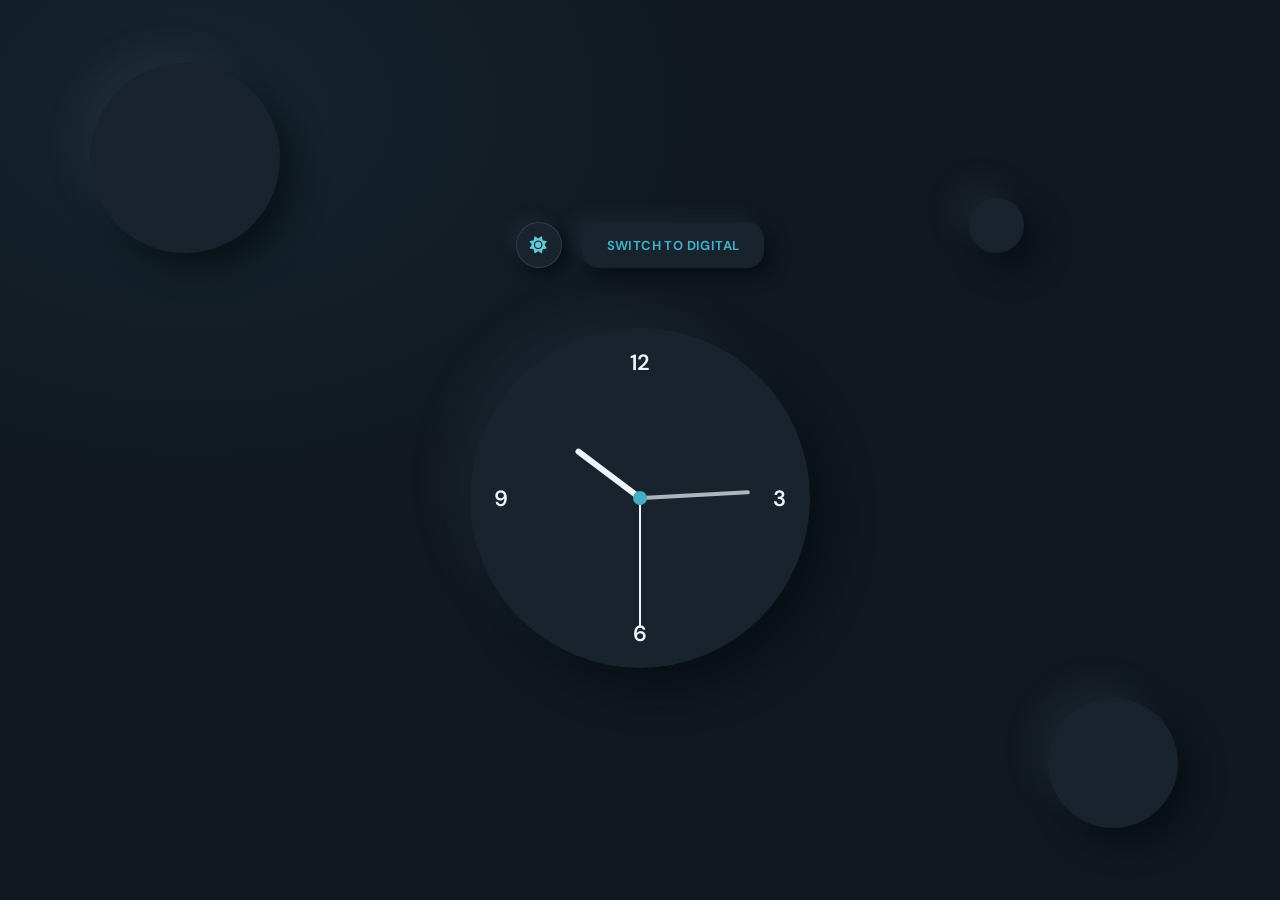
==== Desk_Clock/index.html @ e85adcd8 "Initial commit" ====
<!DOCTYPE html>
<html lang="en">
<head>
    <title>Desk Clock</title>
    <link rel="stylesheet" href="https://cdnjs.cloudflare.com/ajax/libs/font-awesome/6.5.2/css/all.min.css">
    <link href="https://fonts.googleapis.com/css2?family=DM+Sans:wght@400;500;600;700&display=swap" rel="stylesheet">
    <link rel="stylesheet" href="style.css">
</head>
<body data-theme="dark">
    <div class="bg-circle bg1"></div>
    <div class="bg-circle bg2"></div>
    <div class="bg-circle bg3"></div>

    <div class="controls">
        <button type="button" class="theme-toggle" id="themeToggle" aria-label="Switch mode">
            <i class="fa-solid fa-sun" aria-hidden="true"></i>
        </button>
        <button id="mode-btn" class="main-btn">SWITCH TO DIGITAL</button>
    </div>

    <div class="clock-wrapper">
        <div class="clock analog active" id="analog-clock">
            <div class="numbers">
                <span class="twelve">12</span>
                <span class="three">3</span>
                <span class="six">6</span>
                <span class="nine">9</span>
            </div>
            <div class="arrows">
                <div class="hour"></div>
                <div class="minute"></div>
                <div class="second"></div>
            </div>
        </div>

        <div class="clock digital" id="digital-clock">
            <div class="desk-legs">
                <div class="leg"></div>
                <div class="leg"></div>
                <div class="base-plate"></div>
            </div>

            <div class="clock-screen">
                <div class="note-wrapper" id="hour-wrapper">
                    <div class="sticky-note" id="hour-note">
                        <span class="note-text" id="hour-val">--</span>
                    </div>
                </div>
                <div class="colon">:</div>
                <div class="note-wrapper" id="minute-wrapper">
                    <div class="sticky-note" id="minute-note">
                        <span class="note-text" id="minute-val">--</span>
                    </div>
                </div>
            </div>
        </div>
    </div>

    <script src="script.js"></script>
</body>
</html>
---- Desk_Clock/style.css ----
:root {
    color-scheme: dark;
    --page: #111820;
    --surface: #19232e;
    --surface-shadow: rgba(4, 9, 15, .62);
    --surface-highlight: rgba(67, 86, 105, .19);
    --text: #edf4fa;
    --accent: #63c7d8;
    --accent-strong: #43aec3;
    --note-s: 30%;
    --note-l: 50%;
    --note-text: #111820;
}

body[data-theme="light"] {
    color-scheme: light;
    --page: #e7ebf0;
    --surface: #e7ebf0;
    --surface-shadow: rgba(163, 177, 198, .65);
    --surface-highlight: rgba(255, 255, 255, .95);
    --text: #303943;
    --accent: #087cff;
    --accent-strong: #006cff;

    --note-s: 85%;
    --note-l: 85%;
    --note-text: #303943;
}

body[data-theme="dark"] {
    --note-s: 25%;
    --note-l: 60%;
    --note-text: #111820;
}

* {
    margin: 0;
    padding: 0;
    box-sizing: border-box;
    font-family: "DM Sans", sans-serif;
}

body {
    min-height: 100vh;
    display: flex;
    flex-direction: column;
    justify-content: center;
    align-items: center;
    background: radial-gradient(ellipse at 15% 12%, rgba(51, 131, 150, .13), transparent 34%), var(--page);
    color: var(--text);
    overflow: hidden;
    transition: background .35s ease, color .35s ease;
}

.bg-circle {
    position: fixed;
    border-radius: 50%;
    background: var(--surface);
    box-shadow: 15px 15px 30px var(--surface-shadow), -15px -15px 30px var(--surface-highlight);
    z-index: -5;
    animation: floating 6s ease-in-out infinite;
}

.bg1 { width: 190px; height: 190px; top: 7%; left: 7%; }
.bg2 { width: 130px; height: 130px; right: 8%; bottom: 8%; animation-delay: 1.5s; }
.bg3 { width: 55px; height: 55px; right: 20%; top: 22%; animation-delay: 3s; }

@keyframes floating {
    0%, 100% { transform: translateY(0); }
    50% { transform: translateY(-18px); }
}

.controls {
    display: flex;
    gap: 20px;
    margin-bottom: 50px;
    align-items: center;
    z-index: 10;
}

.theme-toggle {
    width: 46px;
    height: 46px;
    border: 1px solid rgba(148, 163, 178, .2);
    border-radius: 50%;
    background: var(--surface);
    color: var(--accent);
    box-shadow: 6px 6px 14px var(--surface-shadow), -6px -6px 14px var(--surface-highlight);
    cursor: pointer;
    font-size: 17px;
    transition: transform .25s ease, background .35s ease, color .35s ease;
}

.theme-toggle:hover { transform: translateY(-2px) rotate(12deg); }

.main-btn {
    padding: 0 25px;
    height: 46px;
    border: none;
    border-radius: 17px;
    background: var(--surface);
    color: var(--accent-strong);
    font-size: 13px;
    font-weight: 700;
    letter-spacing: .4px;
    cursor: pointer;
    box-shadow: 8px 8px 16px var(--surface-shadow), -8px -8px 16px var(--surface-highlight);
    transition: .3s ease;
}

.main-btn:hover { transform: translateY(-3px); }
.main-btn:active { transform: scale(.97); }

.clock-wrapper {
    position: relative;
    width: 360px;
    height: 360px;
}

.clock {
    position: absolute;
    top: 50%;
    left: 50%;
    transform: translate(-50%, -50%) scale(0.9);
    background: var(--surface);
    box-shadow: 20px 20px 40px var(--surface-shadow), -20px -20px 40px var(--surface-highlight);
    display: flex;
    justify-content: center;
    align-items: center;
    transition: opacity 0.5s ease, transform 0.6s cubic-bezier(0.4, 0, 0.2, 1);
    opacity: 0;
    pointer-events: none;
}

.clock.active {
    opacity: 1;
    transform: translate(-50%, -50%) scale(1);
    pointer-events: auto;
}

.clock.analog {
    width: 340px;
    height: 340px;
    border-radius: 50%;
}

.numbers span {
    position: absolute;
    color: var(--text);
    font-size: 22px;
    font-weight: 600;
}

.twelve { top: 20px; left: 50%; transform: translateX(-50%); }
.three { right: 24px; top: 50%; transform: translateY(-50%); }
.six { bottom: 20px; left: 50%; transform: translateX(-50%); }
.nine { left: 24px; top: 50%; transform: translateY(-50%); }

.arrows {
    width: 100%;
    height: 100%;
    position: relative;
    display: flex;
    justify-content: center;
    align-items: center;
}

.arrows::before {
    content: "";
    width: 14px;
    height: 14px;
    background: var(--accent-strong);
    border-radius: 50%;
    z-index: 10;
}

.arrows div {
    position: absolute;
    bottom: 50%;
    transform-origin: bottom;
    border-radius: 10px;
    background: var(--text);
}

.hour { height: 80px; width: 6px; }
.minute { height: 110px; width: 4px; opacity: 0.7; }
.second { height: 130px; width: 2px; background: var(--accent); }

.clock.digital {
    width: 350px;
    height: 200px;
    border-radius: 20px;
    flex-direction: column;
}

.desk-legs {
    position: absolute;
    bottom: -15px;
    width: 240px;
    height: 20px;
    display: flex;
    justify-content: space-between;
    z-index: -1;
}

.leg {
    width: 25px;
    height: 100%;
    background: var(--surface);
    border-radius: 0 0 10px 10px;
    box-shadow: 10px 10px 20px var(--surface-shadow), -10px -5px 20px var(--surface-highlight);
}

.base-plate {
    position: absolute;
    bottom: -8px;
    width: 100%;
    height: 8px;
    background: var(--surface);
    border-radius: 4px;
    box-shadow: 5px 5px 10px var(--surface-shadow);
}

.clock-screen {
    width: 90%;
    height: 80%;
    border-radius: 12px;
    background: var(--page);
    box-shadow: inset 8px 8px 16px var(--surface-shadow), inset -8px -8px 16px var(--surface-highlight);
    display: flex;
    justify-content: center;
    align-items: center;
    gap: 15px;
    position: relative;
}

.colon {
    font-size: 50px;
    font-weight: 700;
    color: var(--text);
    padding-bottom: 10px;
}

.note-wrapper {
    position: relative;
    width: 90px;
    height: 90px;
}

.sticky-note {
    position: absolute;
    width: 100%;
    height: 100%;
    display: flex;
    justify-content: center;
    align-items: center;
    font-size: 46px;
    font-weight: 700;
    color: var(--note-text);
    box-shadow: 2px 5px 10px rgba(0, 0, 0, 0.15);
    border-radius: 2px 2px 14px 2px;
    z-index: 10;
    
    --note-h: 50;
    background-color: hsl(var(--note-h), var(--note-s), var(--note-l));
    
    transition: background-color 0.5s ease, color 0.5s ease;
}

.sticky-note::after {
    content: "";
    position: absolute;
    bottom: 0;
    right: 0;
    border-width: 0 0 14px 14px;
    border-style: solid;
    border-color: transparent transparent rgba(0,0,0,0.12) rgba(0,0,0,0.06);
    transition: border-color 0.5s ease;
}

.sticky-note.falling {
    z-index: 20;
    animation: dropAway 0.9s cubic-bezier(0.55, 0.085, 0.68, 0.53) forwards;
}

@keyframes dropAway {
    0% { transform: translateY(0) rotate(0deg); opacity: 1; }
    50% { opacity: 1; }
    100% { transform: translateY(220px) rotate(15deg) scale(0.9); opacity: 0; }
}
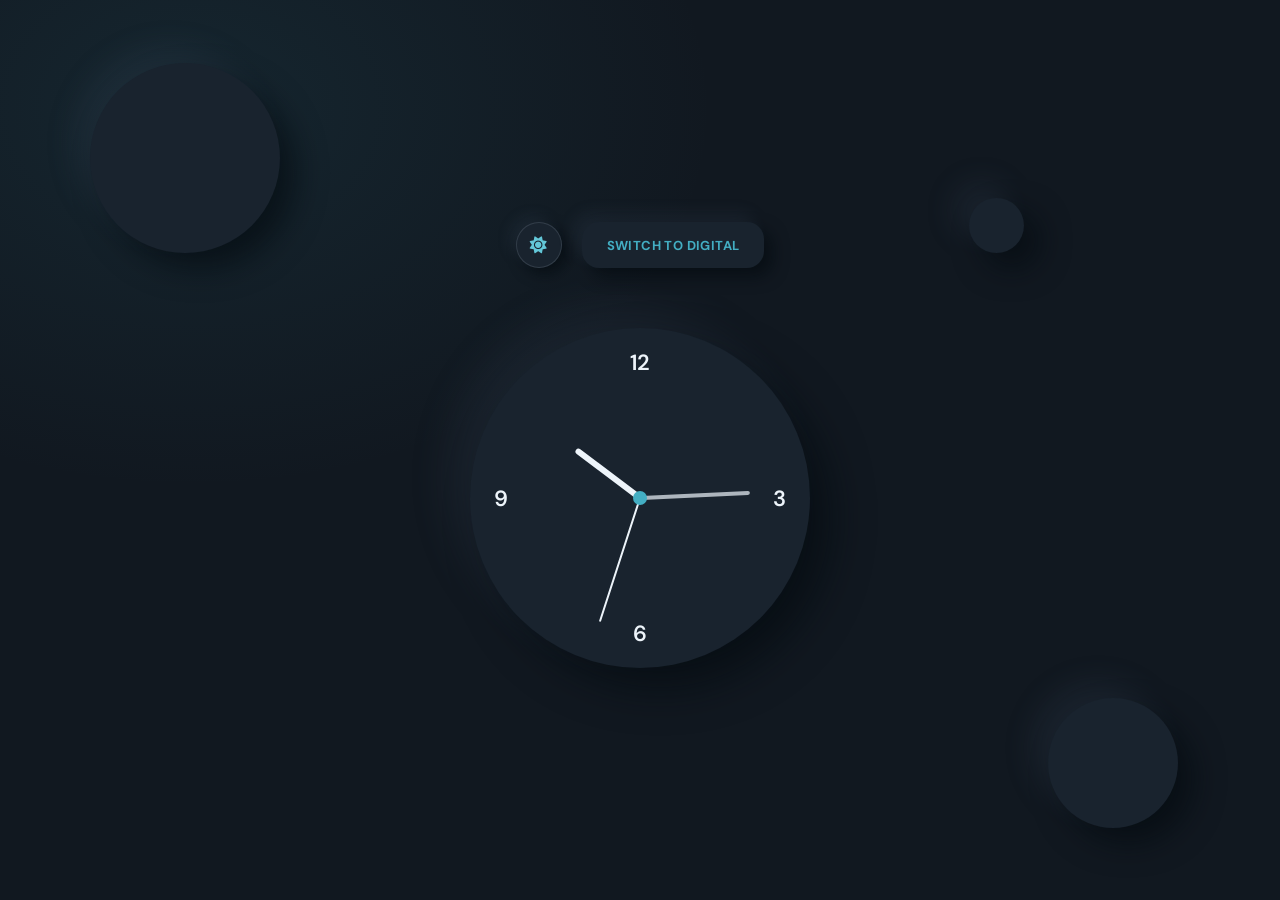
==== commit 791e5b12: "Add interactive Desk Clock project Built following a web development tutorial to learn clock UI logi" ====
--- a/Desk_Clock/index.html
+++ b/Desk_Clock/index.html
@@ -1,61 +1,61 @@
-<!DOCTYPE html>
-<html lang="en">
-<head>
-    <title>Desk Clock</title>
-    <link rel="stylesheet" href="https://cdnjs.cloudflare.com/ajax/libs/font-awesome/6.5.2/css/all.min.css">
-    <link href="https://fonts.googleapis.com/css2?family=DM+Sans:wght@400;500;600;700&display=swap" rel="stylesheet">
-    <link rel="stylesheet" href="style.css">
-</head>
-<body data-theme="dark">
-    <div class="bg-circle bg1"></div>
-    <div class="bg-circle bg2"></div>
-    <div class="bg-circle bg3"></div>
-
-    <div class="controls">
-        <button type="button" class="theme-toggle" id="themeToggle" aria-label="Switch mode">
-            <i class="fa-solid fa-sun" aria-hidden="true"></i>
-        </button>
-        <button id="mode-btn" class="main-btn">SWITCH TO DIGITAL</button>
-    </div>
-
-    <div class="clock-wrapper">
-        <div class="clock analog active" id="analog-clock">
-            <div class="numbers">
-                <span class="twelve">12</span>
-                <span class="three">3</span>
-                <span class="six">6</span>
-                <span class="nine">9</span>
-            </div>
-            <div class="arrows">
-                <div class="hour"></div>
-                <div class="minute"></div>
-                <div class="second"></div>
-            </div>
-        </div>
-
-        <div class="clock digital" id="digital-clock">
-            <div class="desk-legs">
-                <div class="leg"></div>
-                <div class="leg"></div>
-                <div class="base-plate"></div>
-            </div>
-
-            <div class="clock-screen">
-                <div class="note-wrapper" id="hour-wrapper">
-                    <div class="sticky-note" id="hour-note">
-                        <span class="note-text" id="hour-val">--</span>
-                    </div>
-                </div>
-                <div class="colon">:</div>
-                <div class="note-wrapper" id="minute-wrapper">
-                    <div class="sticky-note" id="minute-note">
-                        <span class="note-text" id="minute-val">--</span>
-                    </div>
-                </div>
-            </div>
-        </div>
-    </div>
-
-    <script src="script.js"></script>
-</body>
+<!DOCTYPE html>
+<html lang="en">
+<head>
+    <title>Desk Clock</title>
+    <link rel="stylesheet" href="https://cdnjs.cloudflare.com/ajax/libs/font-awesome/6.5.2/css/all.min.css">
+    <link href="https://fonts.googleapis.com/css2?family=DM+Sans:wght@400;500;600;700&display=swap" rel="stylesheet">
+    <link rel="stylesheet" href="style.css">
+</head>
+<body data-theme="dark">
+    <div class="bg-circle bg1"></div>
+    <div class="bg-circle bg2"></div>
+    <div class="bg-circle bg3"></div>
+
+    <div class="controls">
+        <button type="button" class="theme-toggle" id="themeToggle" aria-label="Switch mode">
+            <i class="fa-solid fa-sun" aria-hidden="true"></i>
+        </button>
+        <button id="mode-btn" class="main-btn">SWITCH TO DIGITAL</button>
+    </div>
+
+    <div class="clock-wrapper">
+        <div class="clock analog active" id="analog-clock">
+            <div class="numbers">
+                <span class="twelve">12</span>
+                <span class="three">3</span>
+                <span class="six">6</span>
+                <span class="nine">9</span>
+            </div>
+            <div class="arrows">
+                <div class="hour"></div>
+                <div class="minute"></div>
+                <div class="second"></div>
+            </div>
+        </div>
+
+        <div class="clock digital" id="digital-clock">
+            <div class="desk-legs">
+                <div class="leg"></div>
+                <div class="leg"></div>
+                <div class="base-plate"></div>
+            </div>
+
+            <div class="clock-screen">
+                <div class="note-wrapper" id="hour-wrapper">
+                    <div class="sticky-note" id="hour-note">
+                        <span class="note-text" id="hour-val">--</span>
+                    </div>
+                </div>
+                <div class="colon">:</div>
+                <div class="note-wrapper" id="minute-wrapper">
+                    <div class="sticky-note" id="minute-note">
+                        <span class="note-text" id="minute-val">--</span>
+                    </div>
+                </div>
+            </div>
+        </div>
+    </div>
+
+    <script src="script.js"></script>
+</body>
 </html>
--- a/Desk_Clock/style.css
+++ b/Desk_Clock/style.css
@@ -1,291 +1,291 @@
-:root {
-    color-scheme: dark;
-    --page: #111820;
-    --surface: #19232e;
-    --surface-shadow: rgba(4, 9, 15, .62);
-    --surface-highlight: rgba(67, 86, 105, .19);
-    --text: #edf4fa;
-    --accent: #63c7d8;
-    --accent-strong: #43aec3;
-    --note-s: 30%;
-    --note-l: 50%;
-    --note-text: #111820;
-}
-
-body[data-theme="light"] {
-    color-scheme: light;
-    --page: #e7ebf0;
-    --surface: #e7ebf0;
-    --surface-shadow: rgba(163, 177, 198, .65);
-    --surface-highlight: rgba(255, 255, 255, .95);
-    --text: #303943;
-    --accent: #087cff;
-    --accent-strong: #006cff;
-
-    --note-s: 85%;
-    --note-l: 85%;
-    --note-text: #303943;
-}
-
-body[data-theme="dark"] {
-    --note-s: 25%;
-    --note-l: 60%;
-    --note-text: #111820;
-}
-
-* {
-    margin: 0;
-    padding: 0;
-    box-sizing: border-box;
-    font-family: "DM Sans", sans-serif;
-}
-
-body {
-    min-height: 100vh;
-    display: flex;
-    flex-direction: column;
-    justify-content: center;
-    align-items: center;
-    background: radial-gradient(ellipse at 15% 12%, rgba(51, 131, 150, .13), transparent 34%), var(--page);
-    color: var(--text);
-    overflow: hidden;
-    transition: background .35s ease, color .35s ease;
-}
-
-.bg-circle {
-    position: fixed;
-    border-radius: 50%;
-    background: var(--surface);
-    box-shadow: 15px 15px 30px var(--surface-shadow), -15px -15px 30px var(--surface-highlight);
-    z-index: -5;
-    animation: floating 6s ease-in-out infinite;
-}
-
-.bg1 { width: 190px; height: 190px; top: 7%; left: 7%; }
-.bg2 { width: 130px; height: 130px; right: 8%; bottom: 8%; animation-delay: 1.5s; }
-.bg3 { width: 55px; height: 55px; right: 20%; top: 22%; animation-delay: 3s; }
-
-@keyframes floating {
-    0%, 100% { transform: translateY(0); }
-    50% { transform: translateY(-18px); }
-}
-
-.controls {
-    display: flex;
-    gap: 20px;
-    margin-bottom: 50px;
-    align-items: center;
-    z-index: 10;
-}
-
-.theme-toggle {
-    width: 46px;
-    height: 46px;
-    border: 1px solid rgba(148, 163, 178, .2);
-    border-radius: 50%;
-    background: var(--surface);
-    color: var(--accent);
-    box-shadow: 6px 6px 14px var(--surface-shadow), -6px -6px 14px var(--surface-highlight);
-    cursor: pointer;
-    font-size: 17px;
-    transition: transform .25s ease, background .35s ease, color .35s ease;
-}
-
-.theme-toggle:hover { transform: translateY(-2px) rotate(12deg); }
-
-.main-btn {
-    padding: 0 25px;
-    height: 46px;
-    border: none;
-    border-radius: 17px;
-    background: var(--surface);
-    color: var(--accent-strong);
-    font-size: 13px;
-    font-weight: 700;
-    letter-spacing: .4px;
-    cursor: pointer;
-    box-shadow: 8px 8px 16px var(--surface-shadow), -8px -8px 16px var(--surface-highlight);
-    transition: .3s ease;
-}
-
-.main-btn:hover { transform: translateY(-3px); }
-.main-btn:active { transform: scale(.97); }
-
-.clock-wrapper {
-    position: relative;
-    width: 360px;
-    height: 360px;
-}
-
-.clock {
-    position: absolute;
-    top: 50%;
-    left: 50%;
-    transform: translate(-50%, -50%) scale(0.9);
-    background: var(--surface);
-    box-shadow: 20px 20px 40px var(--surface-shadow), -20px -20px 40px var(--surface-highlight);
-    display: flex;
-    justify-content: center;
-    align-items: center;
-    transition: opacity 0.5s ease, transform 0.6s cubic-bezier(0.4, 0, 0.2, 1);
-    opacity: 0;
-    pointer-events: none;
-}
-
-.clock.active {
-    opacity: 1;
-    transform: translate(-50%, -50%) scale(1);
-    pointer-events: auto;
-}
-
-.clock.analog {
-    width: 340px;
-    height: 340px;
-    border-radius: 50%;
-}
-
-.numbers span {
-    position: absolute;
-    color: var(--text);
-    font-size: 22px;
-    font-weight: 600;
-}
-
-.twelve { top: 20px; left: 50%; transform: translateX(-50%); }
-.three { right: 24px; top: 50%; transform: translateY(-50%); }
-.six { bottom: 20px; left: 50%; transform: translateX(-50%); }
-.nine { left: 24px; top: 50%; transform: translateY(-50%); }
-
-.arrows {
-    width: 100%;
-    height: 100%;
-    position: relative;
-    display: flex;
-    justify-content: center;
-    align-items: center;
-}
-
-.arrows::before {
-    content: "";
-    width: 14px;
-    height: 14px;
-    background: var(--accent-strong);
-    border-radius: 50%;
-    z-index: 10;
-}
-
-.arrows div {
-    position: absolute;
-    bottom: 50%;
-    transform-origin: bottom;
-    border-radius: 10px;
-    background: var(--text);
-}
-
-.hour { height: 80px; width: 6px; }
-.minute { height: 110px; width: 4px; opacity: 0.7; }
-.second { height: 130px; width: 2px; background: var(--accent); }
-
-.clock.digital {
-    width: 350px;
-    height: 200px;
-    border-radius: 20px;
-    flex-direction: column;
-}
-
-.desk-legs {
-    position: absolute;
-    bottom: -15px;
-    width: 240px;
-    height: 20px;
-    display: flex;
-    justify-content: space-between;
-    z-index: -1;
-}
-
-.leg {
-    width: 25px;
-    height: 100%;
-    background: var(--surface);
-    border-radius: 0 0 10px 10px;
-    box-shadow: 10px 10px 20px var(--surface-shadow), -10px -5px 20px var(--surface-highlight);
-}
-
-.base-plate {
-    position: absolute;
-    bottom: -8px;
-    width: 100%;
-    height: 8px;
-    background: var(--surface);
-    border-radius: 4px;
-    box-shadow: 5px 5px 10px var(--surface-shadow);
-}
-
-.clock-screen {
-    width: 90%;
-    height: 80%;
-    border-radius: 12px;
-    background: var(--page);
-    box-shadow: inset 8px 8px 16px var(--surface-shadow), inset -8px -8px 16px var(--surface-highlight);
-    display: flex;
-    justify-content: center;
-    align-items: center;
-    gap: 15px;
-    position: relative;
-}
-
-.colon {
-    font-size: 50px;
-    font-weight: 700;
-    color: var(--text);
-    padding-bottom: 10px;
-}
-
-.note-wrapper {
-    position: relative;
-    width: 90px;
-    height: 90px;
-}
-
-.sticky-note {
-    position: absolute;
-    width: 100%;
-    height: 100%;
-    display: flex;
-    justify-content: center;
-    align-items: center;
-    font-size: 46px;
-    font-weight: 700;
-    color: var(--note-text);
-    box-shadow: 2px 5px 10px rgba(0, 0, 0, 0.15);
-    border-radius: 2px 2px 14px 2px;
-    z-index: 10;
-    
-    --note-h: 50;
-    background-color: hsl(var(--note-h), var(--note-s), var(--note-l));
-    
-    transition: background-color 0.5s ease, color 0.5s ease;
-}
-
-.sticky-note::after {
-    content: "";
-    position: absolute;
-    bottom: 0;
-    right: 0;
-    border-width: 0 0 14px 14px;
-    border-style: solid;
-    border-color: transparent transparent rgba(0,0,0,0.12) rgba(0,0,0,0.06);
-    transition: border-color 0.5s ease;
-}
-
-.sticky-note.falling {
-    z-index: 20;
-    animation: dropAway 0.9s cubic-bezier(0.55, 0.085, 0.68, 0.53) forwards;
-}
-
-@keyframes dropAway {
-    0% { transform: translateY(0) rotate(0deg); opacity: 1; }
-    50% { opacity: 1; }
-    100% { transform: translateY(220px) rotate(15deg) scale(0.9); opacity: 0; }
-}
-
+:root {
+    color-scheme: dark;
+    --page: #111820;
+    --surface: #19232e;
+    --surface-shadow: rgba(4, 9, 15, .62);
+    --surface-highlight: rgba(67, 86, 105, .19);
+    --text: #edf4fa;
+    --accent: #63c7d8;
+    --accent-strong: #43aec3;
+    --note-s: 30%;
+    --note-l: 50%;
+    --note-text: #111820;
+}
+
+body[data-theme="light"] {
+    color-scheme: light;
+    --page: #e7ebf0;
+    --surface: #e7ebf0;
+    --surface-shadow: rgba(163, 177, 198, .65);
+    --surface-highlight: rgba(255, 255, 255, .95);
+    --text: #303943;
+    --accent: #087cff;
+    --accent-strong: #006cff;
+
+    --note-s: 85%;
+    --note-l: 85%;
+    --note-text: #303943;
+}
+
+body[data-theme="dark"] {
+    --note-s: 25%;
+    --note-l: 60%;
+    --note-text: #111820;
+}
+
+* {
+    margin: 0;
+    padding: 0;
+    box-sizing: border-box;
+    font-family: "DM Sans", sans-serif;
+}
+
+body {
+    min-height: 100vh;
+    display: flex;
+    flex-direction: column;
+    justify-content: center;
+    align-items: center;
+    background: radial-gradient(ellipse at 15% 12%, rgba(51, 131, 150, .13), transparent 34%), var(--page);
+    color: var(--text);
+    overflow: hidden;
+    transition: background .35s ease, color .35s ease;
+}
+
+.bg-circle {
+    position: fixed;
+    border-radius: 50%;
+    background: var(--surface);
+    box-shadow: 15px 15px 30px var(--surface-shadow), -15px -15px 30px var(--surface-highlight);
+    z-index: -5;
+    animation: floating 6s ease-in-out infinite;
+}
+
+.bg1 { width: 190px; height: 190px; top: 7%; left: 7%; }
+.bg2 { width: 130px; height: 130px; right: 8%; bottom: 8%; animation-delay: 1.5s; }
+.bg3 { width: 55px; height: 55px; right: 20%; top: 22%; animation-delay: 3s; }
+
+@keyframes floating {
+    0%, 100% { transform: translateY(0); }
+    50% { transform: translateY(-18px); }
+}
+
+.controls {
+    display: flex;
+    gap: 20px;
+    margin-bottom: 50px;
+    align-items: center;
+    z-index: 10;
+}
+
+.theme-toggle {
+    width: 46px;
+    height: 46px;
+    border: 1px solid rgba(148, 163, 178, .2);
+    border-radius: 50%;
+    background: var(--surface);
+    color: var(--accent);
+    box-shadow: 6px 6px 14px var(--surface-shadow), -6px -6px 14px var(--surface-highlight);
+    cursor: pointer;
+    font-size: 17px;
+    transition: transform .25s ease, background .35s ease, color .35s ease;
+}
+
+.theme-toggle:hover { transform: translateY(-2px) rotate(12deg); }
+
+.main-btn {
+    padding: 0 25px;
+    height: 46px;
+    border: none;
+    border-radius: 17px;
+    background: var(--surface);
+    color: var(--accent-strong);
+    font-size: 13px;
+    font-weight: 700;
+    letter-spacing: .4px;
+    cursor: pointer;
+    box-shadow: 8px 8px 16px var(--surface-shadow), -8px -8px 16px var(--surface-highlight);
+    transition: .3s ease;
+}
+
+.main-btn:hover { transform: translateY(-3px); }
+.main-btn:active { transform: scale(.97); }
+
+.clock-wrapper {
+    position: relative;
+    width: 360px;
+    height: 360px;
+}
+
+.clock {
+    position: absolute;
+    top: 50%;
+    left: 50%;
+    transform: translate(-50%, -50%) scale(0.9);
+    background: var(--surface);
+    box-shadow: 20px 20px 40px var(--surface-shadow), -20px -20px 40px var(--surface-highlight);
+    display: flex;
+    justify-content: center;
+    align-items: center;
+    transition: opacity 0.5s ease, transform 0.6s cubic-bezier(0.4, 0, 0.2, 1);
+    opacity: 0;
+    pointer-events: none;
+}
+
+.clock.active {
+    opacity: 1;
+    transform: translate(-50%, -50%) scale(1);
+    pointer-events: auto;
+}
+
+.clock.analog {
+    width: 340px;
+    height: 340px;
+    border-radius: 50%;
+}
+
+.numbers span {
+    position: absolute;
+    color: var(--text);
+    font-size: 22px;
+    font-weight: 600;
+}
+
+.twelve { top: 20px; left: 50%; transform: translateX(-50%); }
+.three { right: 24px; top: 50%; transform: translateY(-50%); }
+.six { bottom: 20px; left: 50%; transform: translateX(-50%); }
+.nine { left: 24px; top: 50%; transform: translateY(-50%); }
+
+.arrows {
+    width: 100%;
+    height: 100%;
+    position: relative;
+    display: flex;
+    justify-content: center;
+    align-items: center;
+}
+
+.arrows::before {
+    content: "";
+    width: 14px;
+    height: 14px;
+    background: var(--accent-strong);
+    border-radius: 50%;
+    z-index: 10;
+}
+
+.arrows div {
+    position: absolute;
+    bottom: 50%;
+    transform-origin: bottom;
+    border-radius: 10px;
+    background: var(--text);
+}
+
+.hour { height: 80px; width: 6px; }
+.minute { height: 110px; width: 4px; opacity: 0.7; }
+.second { height: 130px; width: 2px; background: var(--accent); }
+
+.clock.digital {
+    width: 350px;
+    height: 200px;
+    border-radius: 20px;
+    flex-direction: column;
+}
+
+.desk-legs {
+    position: absolute;
+    bottom: -15px;
+    width: 240px;
+    height: 20px;
+    display: flex;
+    justify-content: space-between;
+    z-index: -1;
+}
+
+.leg {
+    width: 25px;
+    height: 100%;
+    background: var(--surface);
+    border-radius: 0 0 10px 10px;
+    box-shadow: 10px 10px 20px var(--surface-shadow), -10px -5px 20px var(--surface-highlight);
+}
+
+.base-plate {
+    position: absolute;
+    bottom: -8px;
+    width: 100%;
+    height: 8px;
+    background: var(--surface);
+    border-radius: 4px;
+    box-shadow: 5px 5px 10px var(--surface-shadow);
+}
+
+.clock-screen {
+    width: 90%;
+    height: 80%;
+    border-radius: 12px;
+    background: var(--page);
+    box-shadow: inset 8px 8px 16px var(--surface-shadow), inset -8px -8px 16px var(--surface-highlight);
+    display: flex;
+    justify-content: center;
+    align-items: center;
+    gap: 15px;
+    position: relative;
+}
+
+.colon {
+    font-size: 50px;
+    font-weight: 700;
+    color: var(--text);
+    padding-bottom: 10px;
+}
+
+.note-wrapper {
+    position: relative;
+    width: 90px;
+    height: 90px;
+}
+
+.sticky-note {
+    position: absolute;
+    width: 100%;
+    height: 100%;
+    display: flex;
+    justify-content: center;
+    align-items: center;
+    font-size: 46px;
+    font-weight: 700;
+    color: var(--note-text);
+    box-shadow: 2px 5px 10px rgba(0, 0, 0, 0.15);
+    border-radius: 2px 2px 14px 2px;
+    z-index: 10;
+    
+    --note-h: 50;
+    background-color: hsl(var(--note-h), var(--note-s), var(--note-l));
+    
+    transition: background-color 0.5s ease, color 0.5s ease;
+}
+
+.sticky-note::after {
+    content: "";
+    position: absolute;
+    bottom: 0;
+    right: 0;
+    border-width: 0 0 14px 14px;
+    border-style: solid;
+    border-color: transparent transparent rgba(0,0,0,0.12) rgba(0,0,0,0.06);
+    transition: border-color 0.5s ease;
+}
+
+.sticky-note.falling {
+    z-index: 20;
+    animation: dropAway 0.9s cubic-bezier(0.55, 0.085, 0.68, 0.53) forwards;
+}
+
+@keyframes dropAway {
+    0% { transform: translateY(0) rotate(0deg); opacity: 1; }
+    50% { opacity: 1; }
+    100% { transform: translateY(220px) rotate(15deg) scale(0.9); opacity: 0; }
+}
+
